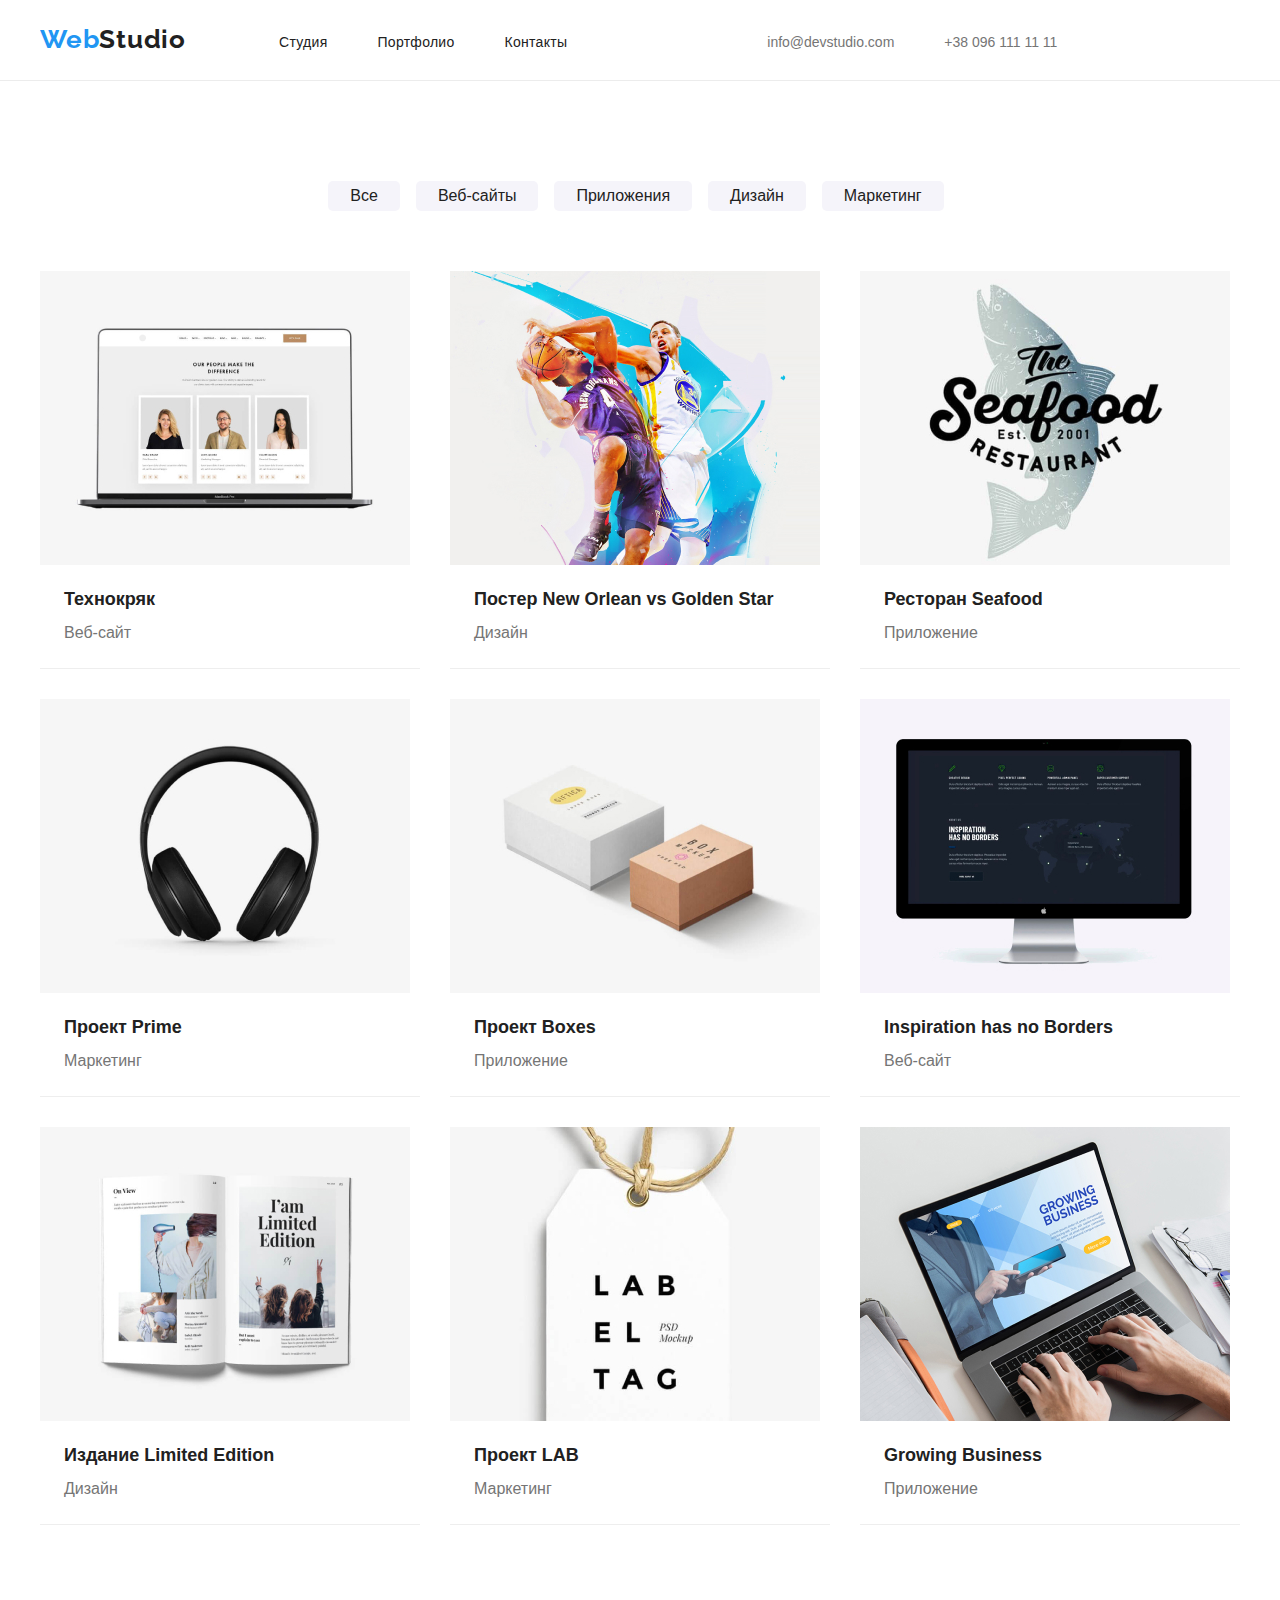
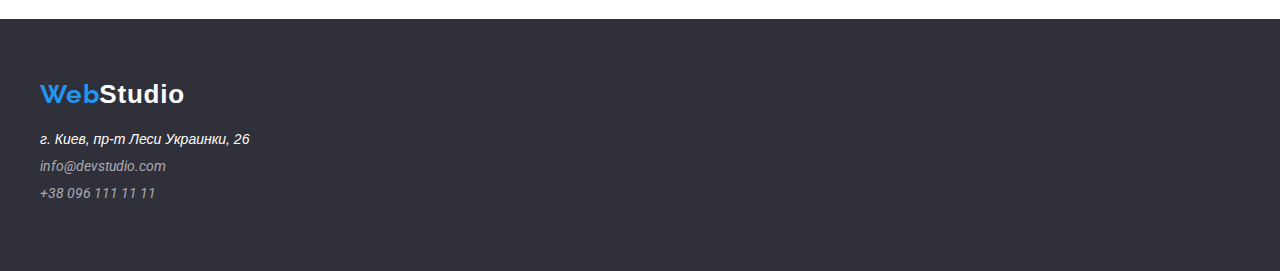
==== portfolio.html @ a5edbd1a "new" ====
<!DOCTYPE html>
<html lang="en">
<head>
    <meta http-equiv="X-UA-Compatible" content="IE=edge">
    <meta name="viewport" content="width=device-width, initial-scale=1.0">
    <meta charset="UTF-8">

    <title>Portfolio</title>
    <link rel="stylesheet" href="css/portfolio.css">

    <link rel="preconnect" href="https://fonts.googleapis.com">
    <link rel="preconnect" href="https://fonts.gstatic.com" crossorigin>
    <link href="https://fonts.googleapis.com/css2?family=Oleo+Script:wght@400;700&family=Raleway:wght@400;700&family=Roboto:wght@400;700&display=swap" rel="stylesheet">

    <link rel="preconnect" href="https://fonts.googleapis.com">
    <link rel="preconnect" href="https://fonts.gstatic.com" crossorigin>
    <link href="https://fonts.googleapis.com/css2?family=Raleway:wght@400;700&family=Roboto:wght@400;700&display=swap" rel="stylesheet">

    <link rel="preconnect" href="https://fonts.googleapis.com">
    <link rel="preconnect" href="https://fonts.gstatic.com" crossorigin>
    <link href="https://fonts.googleapis.com/css2?family=Oleo+Script:wght@400;700&family=Raleway:wght@400;700&family=Roboto:wght@400;500;700&display=swap" rel="stylesheet">
</head>
<body>

<header>
    <div class="container">
        <div class="header_nav">
            <nav>
                <a class="header_logo" href=""><span class="web">Web</span><span class="studio">Studio</span></a>
                <ul class="header_contacts">
                    <li><a href="index.html">Студия</a></li>
                    <li><a href="">Портфолио</a></li>
                    <li><a href="">Контакты</a></li>
                </ul>
            </nav>
            <ul class="tel">
                <li><a href="mailto:info@devstudio.com">info@devstudio.com</a></li>
                <li><a href="tel:+380961111111">+38 096 111 11 11</a></li>
            </ul>
        </div>
    </div>
</header>

<main>
    <section class="section">
        <div class="container">
            <ul class="choice">
                <li><button type="button">Все</button></li>
                <li><button type="button">Веб-сайты</button></li>
                <li><button type="button">Приложения</button></li>
                <li><button type="button">Дизайн</button></li>
                <li><button type="button">Маркетинг</button></li>
            </ul>
            <ul class="card">
                <li>
                    <a href="">
                        <img src="img/portfolio/techno.jpg" alt="techno" width="370" >
                        <h2>Технокряк</h2>
                        <p class="it">Веб-сайт</p>
                    </a>
                </li>
                <li>
                    <a href="">
                        <img src="img/portfolio/poster.jpg" alt="poster" width="370" >
                        <h2>Постер New Orlean vs Golden Star</h2>
                        <p class="it">Дизайн</p>
                    </a>
                </li>
                <li>
                    <a href="">
                        <img src="img/portfolio/seafood.jpg" alt="seafood" width="370" >
                        <h2>Ресторан Seafood</h2>
                        <p class="it">Приложение</p>
                    </a>
                </li>
                <li>
                    <a href="">
                        <img src="img/portfolio/hand_free.jpg" alt="hands_free" width="370">
                        <h2>Проект Prime</h2>
                        <p class="it">Маркетинг</p>
                    </a>
                </li>
                <li>
                    <a href="">
                        <img src="img/portfolio/box.jpg" alt="box" width="370">
                        <h2>Проект Boxes</h2>
                        <p class="it">Приложение</p>
                    </a>
                </li>
                <li>
                    <a href="">
                        <img src="img/portfolio/desct.jpg" alt="desct" width="370">
                        <h2>Inspiration has no Borders</h2>
                        <p class="it">Веб-сайт</p>
                    </a>
                </li>
                <li>
                    <a href="">
                        <img src="img/portfolio/book.jpg" alt="book">
                        <h2>Издание Limited Edition</h2>
                        <p class="it">Дизайн</p>
                    </a>
                </li>
                <li>
                    <a href="">
                        <img src="img/portfolio/ticket.jpg" alt="ticket">
                        <h2>Проект LAB</h2>
                        <p class="it">Маркетинг</p>
                    </a>
                </li>
                <li>
                    <a href="">
                        <img src="img/portfolio/notebook.jpg" alt="notebook">
                        <h2>Growing Business</h2>
                        <p class="it">Приложение</p>
                    </a>
                </li>
            </ul>
        </div>
    </section>
</main>

<footer>
    <div class="container">
        <a class="footer_logo" href=""><span class="web">Web</span><span class="footer_studio">Studio</span></a>
        <address>
            <ul >
                <li><a  href="" class="town">г. Киев, пр-т Леси Украинки, 26</a></li>
                <li><a class="footer_tel" href="mailto:info@devstudio.com">info@devstudio.com</a></li>
                <li><a class="footer_tel" href="tel:+380961111111">+38 096 111 11 11</a></li>
            </ul>
        </address>
    </div>
</footer>

</body>
</html>
---- css/portfolio.css ----
body,p,ul,h1,h2,h3,h4,h5,h6,button{margin: 0 auto;padding: 0}
li {list-style: none;}
a{text-decoration: none;}



.container {
    width: 1200px;
    margin: 0 auto;
}

p {
    color: #757575;
}

@font-face {
    font-family: 'Roboto-Regular';
}

@font-face {
    font-family: 'Raleway';
}

@font-face {
    font-family: 'Oleo Script';
}

header {
    height: 80px;
    width: 100%;
    background: #fff;
    border-bottom: 1px solid #ECECEC;
}



.header_logo {
    float: left;
    margin: 24px 0 25px;
    text-decoration: none;
}

.web {
    font-size: 26px;
    font-weight: 700;
    color: #2196F3;
    letter-spacing: 0.03em;
    font-family: 'Raleway',Arial,sans-serif;
}
.studio {
    font-family: "Raleway",Arial, sans-serif;
    font-size: 26px;
    font-weight: bold;
    letter-spacing: 0.03em;
    color: #212121;
}

.header_nav {
    display: inline-block;
    overflow: hidden;
}

.header_contacts{
    display: flex;
    gap: 50px;
}

.header_contacts {
    float: right;
    margin: 33px 0 25px 93px;
}

.header_nav {
    display: flex;
    margin-right: 50px;

}


.header_contacts li a {
    text-decoration: none;
    font-family: 'Roboto-Regular',Arial,sans-serif;
    font-weight: 500;
    font-size: 14px;
    color: #212121;
    letter-spacing: 0.02em;
}

.header_contacts li a:hover{
    color: #2196F3;
    transition: 7ms;
}

.header_contacts a:focus{
    color: #2196F3;
    transition: 7ms;
    outline: none;
}

.tel {
    display: flex;
    gap: 50px;
    margin: 33px 0 24px 200px;
    float: right;
}

.tel a {
    text-decoration: none;
    color: #757575;
    font-size: 14px;
    font-family: 'Roboto-Regular',Arial,sans-serif;
    font-weight: 500;
}

.tel a:hover{
    color: #2196F3;
    transition: 7ms;
}

.tel a:focus{
    color: #2196F3;
    transition: 7ms;
    outline: none;
}


/*=================main==================*/

main {
    padding: 100px 0 94px;
}

.choice {
    display: flex;
    justify-content: center;
    gap: 8px;
}


.choice  button {
    border: none;
    margin-right: 8px;
    padding: 6px 22px;
    color: #212121;
    font-size: 16px;
    background: #F5F4FA;
    border-radius: 5px;
    font-family: 'Roboto-Regular',Arial,sans-serif;
    cursor: pointer;
}

    .choice button:hover {
        color: white;
        background: #2196F3;
        transition: 0.2s;

    }
    .choice button:focus {
        color: white;
        background: #2196F3;
        transition: 0.2s;
        outline: none;
    }


.card {
    padding: 60px 0 0 0;
    display: grid;
    grid-template-columns: repeat(3,1fr);
    grid-template-rows: repeat(3,1fr);
    grid-gap: 30px;
}

.card li {
    border-bottom: 1px solid #EEEEEE;
}

h2 {
    font-family: 'Roboto-Regular',Arial,sans-serif;
    font-size: 18px;
    font-weight: 700;
    padding: 20px 0 4px 24px ;
    color: #212121;

}

.it {
    font-family: 'Roboto-Regular',Arial,sans-serif;
    padding: 4px 24px 20px;
    font-size: 16px;
    color: #757575;
    line-height: 30px;
}

/*==========footer================*/

footer {
    background: #2F303A;
    padding: 60px 0 60px;
}

.footer_studio {
    color: white;
    font-family: 'Raleway-Regular',Arial,sans-serif;
    font-size: 26px;
    font-weight: bold;
    letter-spacing: 0.03em;
}

.footer_logo {
    text-decoration: none;
}

address {
    padding-top: 20px;
}
address li {
    padding-bottom: 9px;
}

address li a{
    font-family: 'Roboto',Arial,sans-serif;
    font-weight: 400;
    font-size: 14px;
}

.town {
    font-family: 'Roboto-Regular',Arial,sans-serif;
    font-size: 14px;
    color: white;
}


.footer_tel {
    color: rgba(255, 255, 255, 0.6);
    transition: 7ms;
}
.footer_tel:hover{
    color: white;
    transition: 7ms;
    outline: none;
}
.footer_tel:focus{
    color: white;
    transition: 7ms;
    outline: none;
}
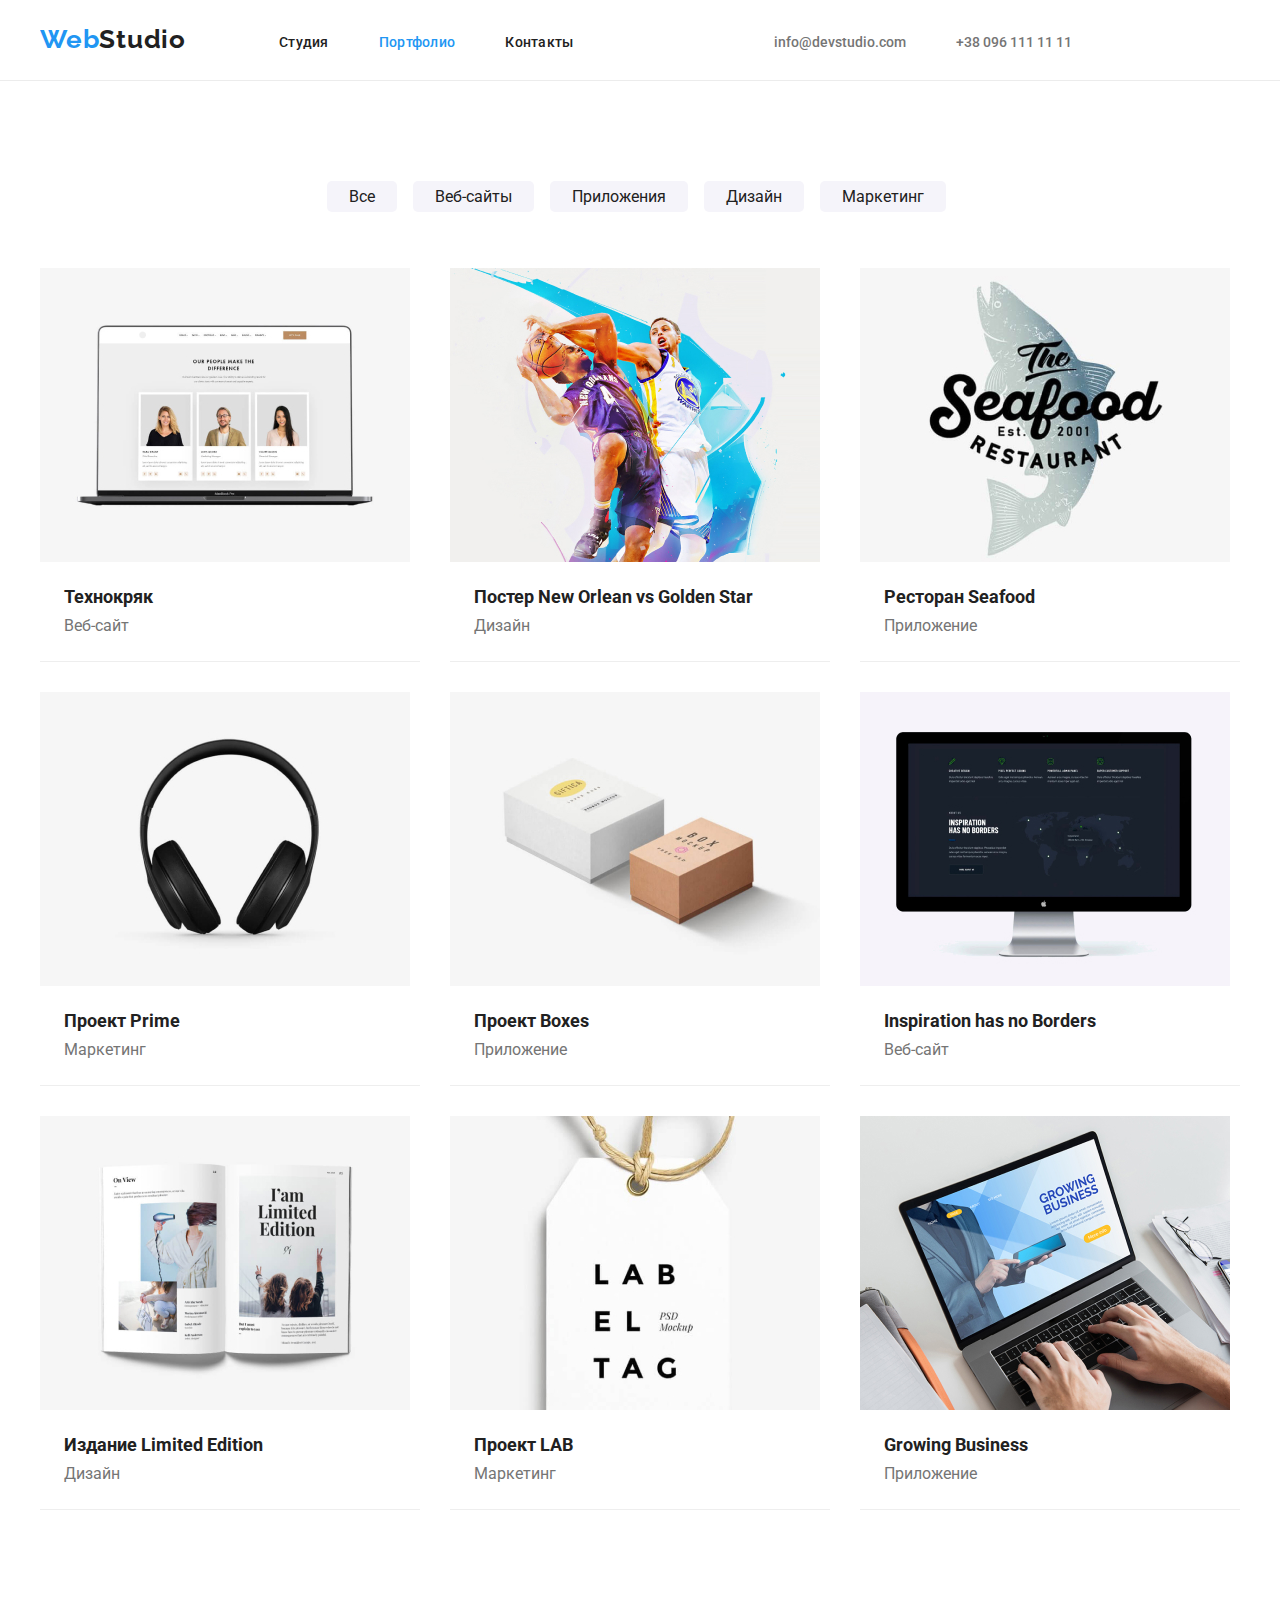
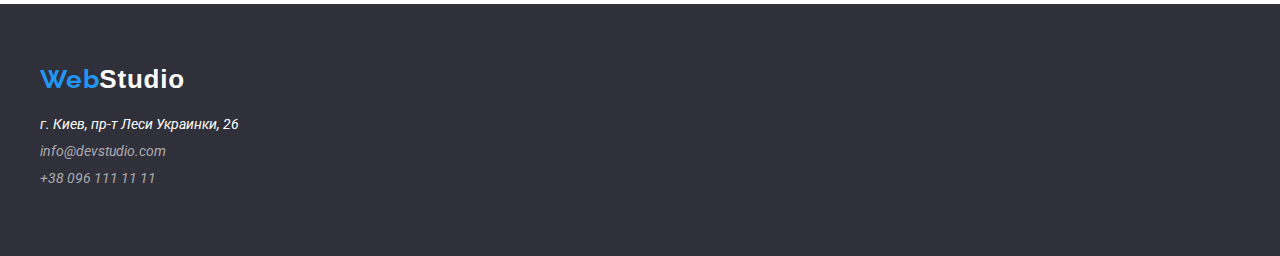
==== commit 7afb09d3: "new" ====
--- a/portfolio.html
+++ b/portfolio.html
@@ -10,15 +10,8 @@
 
     <link rel="preconnect" href="https://fonts.googleapis.com">
     <link rel="preconnect" href="https://fonts.gstatic.com" crossorigin>
-    <link href="https://fonts.googleapis.com/css2?family=Oleo+Script:wght@400;700&family=Raleway:wght@400;700&family=Roboto:wght@400;700&display=swap" rel="stylesheet">
+    <link href="https://fonts.googleapis.com/css2?family=Oleo+Script:wght@400;700&family=Raleway:wght@400;700&family=Roboto:wght@400;500;700&display=swap" rel="stylesheet">
 
-    <link rel="preconnect" href="https://fonts.googleapis.com">
-    <link rel="preconnect" href="https://fonts.gstatic.com" crossorigin>
-    <link href="https://fonts.googleapis.com/css2?family=Raleway:wght@400;700&family=Roboto:wght@400;700&display=swap" rel="stylesheet">
-
-    <link rel="preconnect" href="https://fonts.googleapis.com">
-    <link rel="preconnect" href="https://fonts.gstatic.com" crossorigin>
-    <link href="https://fonts.googleapis.com/css2?family=Oleo+Script:wght@400;700&family=Raleway:wght@400;700&family=Roboto:wght@400;500;700&display=swap" rel="stylesheet">
 </head>
 <body>
 
@@ -29,7 +22,7 @@
                 <a class="header_logo" href=""><span class="web">Web</span><span class="studio">Studio</span></a>
                 <ul class="header_contacts">
                     <li><a href="index.html">Студия</a></li>
-                    <li><a href="">Портфолио</a></li>
+                    <li><a class="portfolio_link" href="">Портфолио</a></li>
                     <li><a href="">Контакты</a></li>
                 </ul>
             </nav>
@@ -53,63 +46,63 @@
             </ul>
             <ul class="card">
                 <li>
-                    <a href="">
+                    <a class="card_link" href="">
                         <img src="img/portfolio/techno.jpg" alt="techno" width="370" >
                         <h2>Технокряк</h2>
                         <p class="it">Веб-сайт</p>
                     </a>
                 </li>
                 <li>
-                    <a href="">
+                    <a class="card_link" href="">
                         <img src="img/portfolio/poster.jpg" alt="poster" width="370" >
                         <h2>Постер New Orlean vs Golden Star</h2>
                         <p class="it">Дизайн</p>
                     </a>
                 </li>
                 <li>
-                    <a href="">
+                    <a class="card_link" href="">
                         <img src="img/portfolio/seafood.jpg" alt="seafood" width="370" >
                         <h2>Ресторан Seafood</h2>
                         <p class="it">Приложение</p>
                     </a>
                 </li>
                 <li>
-                    <a href="">
+                    <a class="card_link" href="">
                         <img src="img/portfolio/hand_free.jpg" alt="hands_free" width="370">
                         <h2>Проект Prime</h2>
                         <p class="it">Маркетинг</p>
                     </a>
                 </li>
                 <li>
-                    <a href="">
+                    <a class="card_link" href="">
                         <img src="img/portfolio/box.jpg" alt="box" width="370">
                         <h2>Проект Boxes</h2>
                         <p class="it">Приложение</p>
                     </a>
                 </li>
                 <li>
-                    <a href="">
+                    <a class="card_link" href="">
                         <img src="img/portfolio/desct.jpg" alt="desct" width="370">
                         <h2>Inspiration has no Borders</h2>
                         <p class="it">Веб-сайт</p>
                     </a>
                 </li>
                 <li>
-                    <a href="">
+                    <a class="card_link" href="">
                         <img src="img/portfolio/book.jpg" alt="book">
                         <h2>Издание Limited Edition</h2>
                         <p class="it">Дизайн</p>
                     </a>
                 </li>
                 <li>
-                    <a href="">
+                    <a class="card_link" href="">
                         <img src="img/portfolio/ticket.jpg" alt="ticket">
                         <h2>Проект LAB</h2>
                         <p class="it">Маркетинг</p>
                     </a>
                 </li>
                 <li>
-                    <a href="">
+                    <a class="card_link" href="">
                         <img src="img/portfolio/notebook.jpg" alt="notebook">
                         <h2>Growing Business</h2>
                         <p class="it">Приложение</p>
--- a/css/portfolio.css
+++ b/css/portfolio.css
@@ -1,7 +1,9 @@
 body,p,ul,h1,h2,h3,h4,h5,h6,button{margin: 0 auto;padding: 0}
 li {list-style: none;}
 a{text-decoration: none;}
-
+*,*::before,*::after{
+    box-sizing: inherit;
+}
 
 
 .container {
@@ -14,7 +16,7 @@
 }
 
 @font-face {
-    font-family: 'Roboto-Regular';
+    font-family: 'Roboto';
 }
 
 @font-face {
@@ -79,7 +81,7 @@
 
 .header_contacts li a {
     text-decoration: none;
-    font-family: 'Roboto-Regular',Arial,sans-serif;
+    font-family: 'Roboto',Arial,sans-serif;
     font-weight: 500;
     font-size: 14px;
     color: #212121;
@@ -95,6 +97,10 @@
     color: #2196F3;
     transition: 7ms;
     outline: none;
+}
+
+.portfolio_link:visited {
+    color: #2196F3;
 }
 
 .tel {
@@ -108,7 +114,7 @@
     text-decoration: none;
     color: #757575;
     font-size: 14px;
-    font-family: 'Roboto-Regular',Arial,sans-serif;
+    font-family: 'Roboto',Arial,sans-serif;
     font-weight: 500;
 }
 
@@ -134,6 +140,7 @@
     display: flex;
     justify-content: center;
     gap: 8px;
+    margin-bottom: 56px;
 }
 
 
@@ -145,7 +152,7 @@
     font-size: 16px;
     background: #F5F4FA;
     border-radius: 5px;
-    font-family: 'Roboto-Regular',Arial,sans-serif;
+    font-family: 'Roboto',Arial,sans-serif;
     cursor: pointer;
 }
 
@@ -164,29 +171,32 @@
 
 
 .card {
-    padding: 60px 0 0 0;
     display: grid;
     grid-template-columns: repeat(3,1fr);
     grid-template-rows: repeat(3,1fr);
     grid-gap: 30px;
 }
 
+.card_link {
+    display: block;
+}
+
 .card li {
     border-bottom: 1px solid #EEEEEE;
 }
 
 h2 {
-    font-family: 'Roboto-Regular',Arial,sans-serif;
+    font-family: 'Roboto',Arial,sans-serif;
     font-size: 18px;
     font-weight: 700;
-    padding: 20px 0 4px 24px ;
+    margin: 20px 0 4px 24px ;
     color: #212121;
 
 }
 
 .it {
-    font-family: 'Roboto-Regular',Arial,sans-serif;
-    padding: 4px 24px 20px;
+    font-family: 'Roboto',Arial,sans-serif;
+    margin: 4px 24px 20px;
     font-size: 16px;
     color: #757575;
     line-height: 30px;
@@ -212,10 +222,10 @@
 }
 
 address {
-    padding-top: 20px;
+    margin-top: 20px;
 }
 address li {
-    padding-bottom: 9px;
+    margin-bottom: 9px;
 }
 
 address li a{
@@ -225,7 +235,7 @@
 }
 
 .town {
-    font-family: 'Roboto-Regular',Arial,sans-serif;
+    font-family: 'Roboto',Arial,sans-serif;
     font-size: 14px;
     color: white;
 }
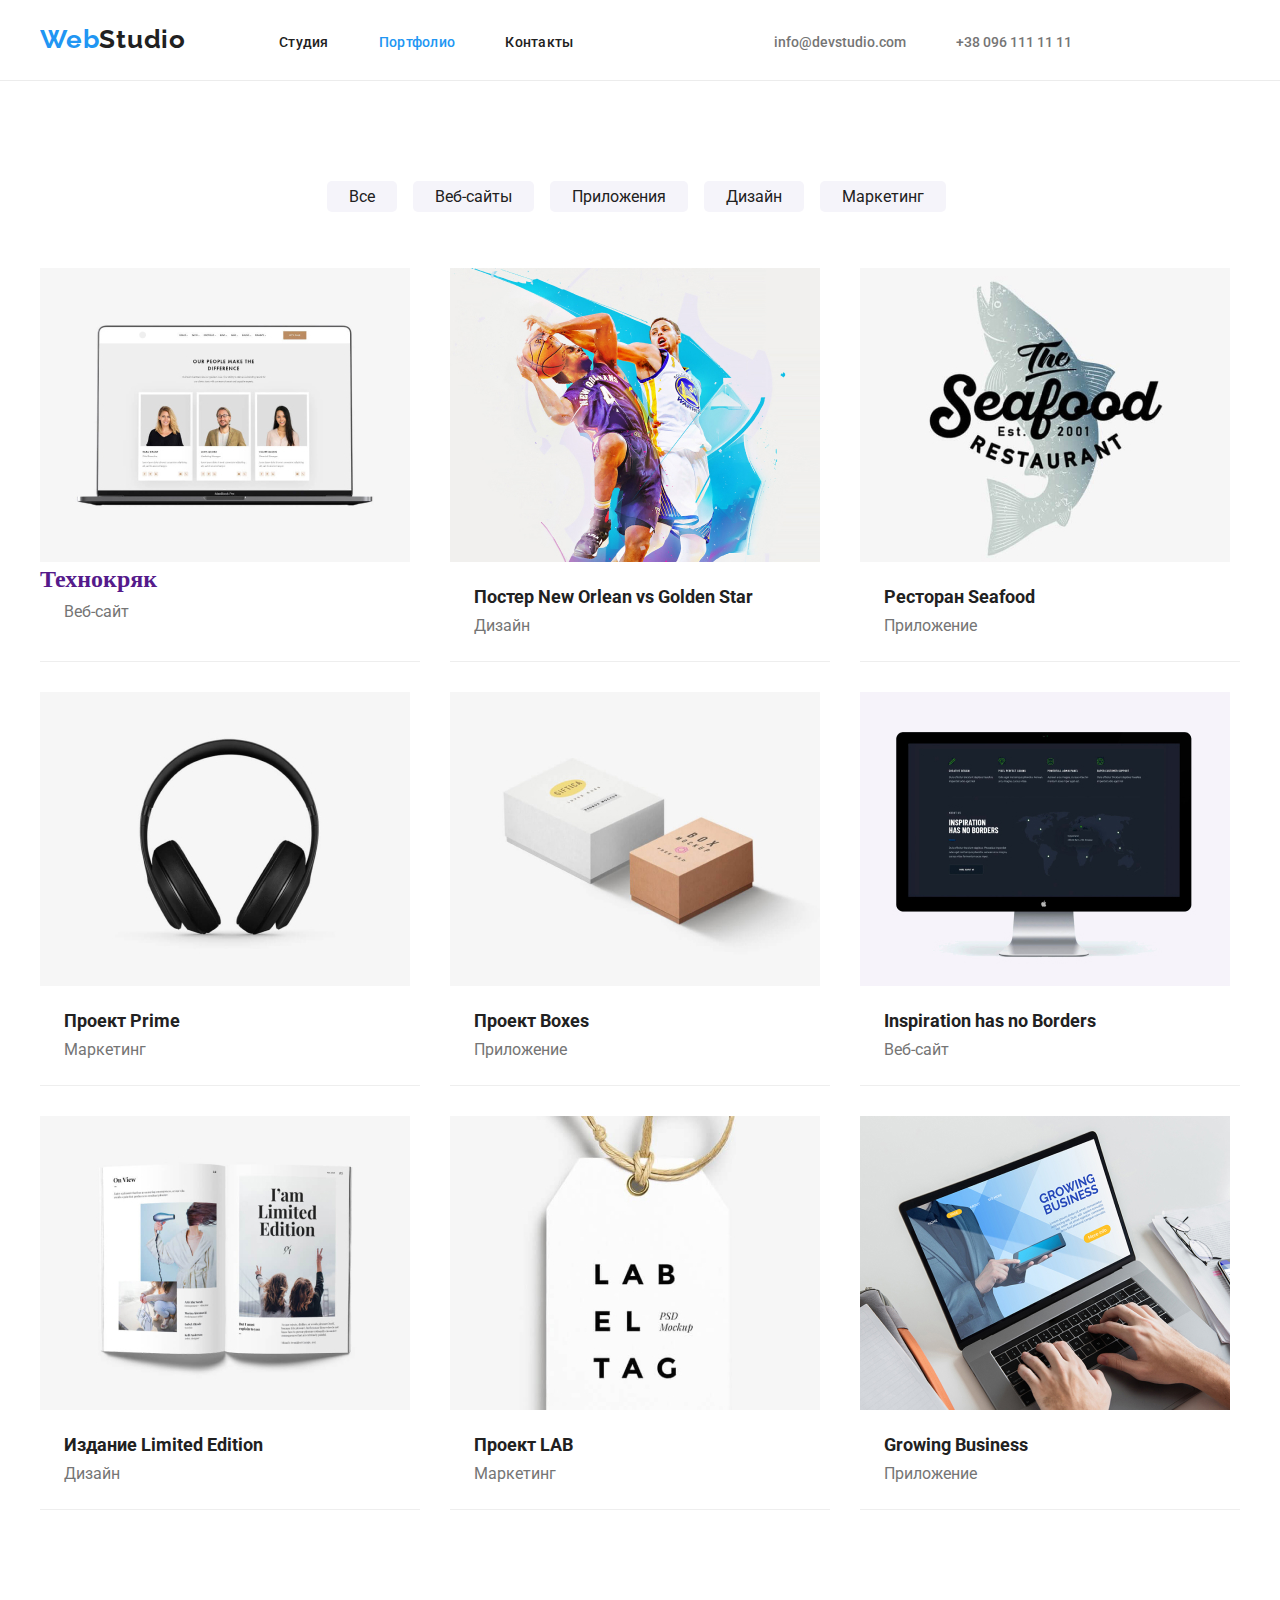
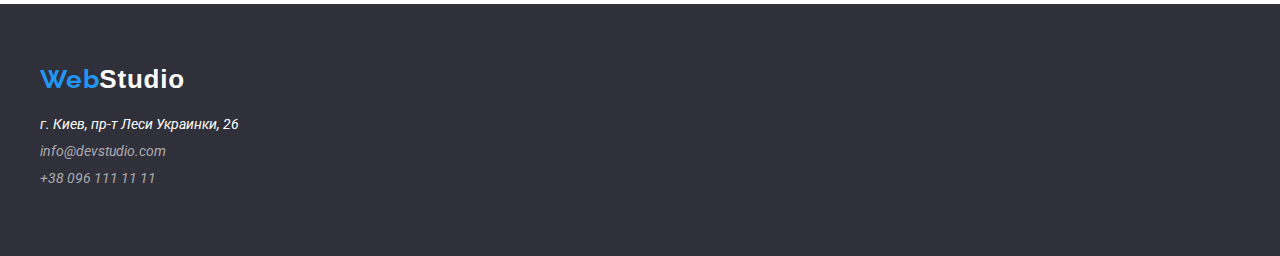
==== commit d66b4096: "new" ====
--- a/portfolio.html
+++ b/portfolio.html
@@ -55,56 +55,56 @@
                 <li>
                     <a class="card_link" href="">
                         <img src="img/portfolio/poster.jpg" alt="poster" width="370" >
-                        <h2>Постер New Orlean vs Golden Star</h2>
+                        <h2 class="card_name">Постер New Orlean vs Golden Star</h2>
                         <p class="it">Дизайн</p>
                     </a>
                 </li>
                 <li>
                     <a class="card_link" href="">
                         <img src="img/portfolio/seafood.jpg" alt="seafood" width="370" >
-                        <h2>Ресторан Seafood</h2>
+                        <h2 class="card_name">Ресторан Seafood</h2>
                         <p class="it">Приложение</p>
                     </a>
                 </li>
                 <li>
                     <a class="card_link" href="">
                         <img src="img/portfolio/hand_free.jpg" alt="hands_free" width="370">
-                        <h2>Проект Prime</h2>
+                        <h2 class="card_name">Проект Prime</h2>
                         <p class="it">Маркетинг</p>
                     </a>
                 </li>
                 <li>
                     <a class="card_link" href="">
                         <img src="img/portfolio/box.jpg" alt="box" width="370">
-                        <h2>Проект Boxes</h2>
+                        <h2 class="card_name">Проект Boxes</h2>
                         <p class="it">Приложение</p>
                     </a>
                 </li>
                 <li>
                     <a class="card_link" href="">
                         <img src="img/portfolio/desct.jpg" alt="desct" width="370">
-                        <h2>Inspiration has no Borders</h2>
+                        <h2 class="card_name">Inspiration has no Borders</h2>
                         <p class="it">Веб-сайт</p>
                     </a>
                 </li>
                 <li>
                     <a class="card_link" href="">
                         <img src="img/portfolio/book.jpg" alt="book">
-                        <h2>Издание Limited Edition</h2>
+                        <h2 class="card_name">Издание Limited Edition</h2>
                         <p class="it">Дизайн</p>
                     </a>
                 </li>
                 <li>
                     <a class="card_link" href="">
                         <img src="img/portfolio/ticket.jpg" alt="ticket">
-                        <h2>Проект LAB</h2>
+                        <h2 class="card_name">Проект LAB</h2>
                         <p class="it">Маркетинг</p>
                     </a>
                 </li>
                 <li>
                     <a class="card_link" href="">
                         <img src="img/portfolio/notebook.jpg" alt="notebook">
-                        <h2>Growing Business</h2>
+                        <h2 class="card_name">Growing Business</h2>
                         <p class="it">Приложение</p>
                     </a>
                 </li>
--- a/css/portfolio.css
+++ b/css/portfolio.css
@@ -185,7 +185,7 @@
     border-bottom: 1px solid #EEEEEE;
 }
 
-h2 {
+.card_name {
     font-family: 'Roboto',Arial,sans-serif;
     font-size: 18px;
     font-weight: 700;
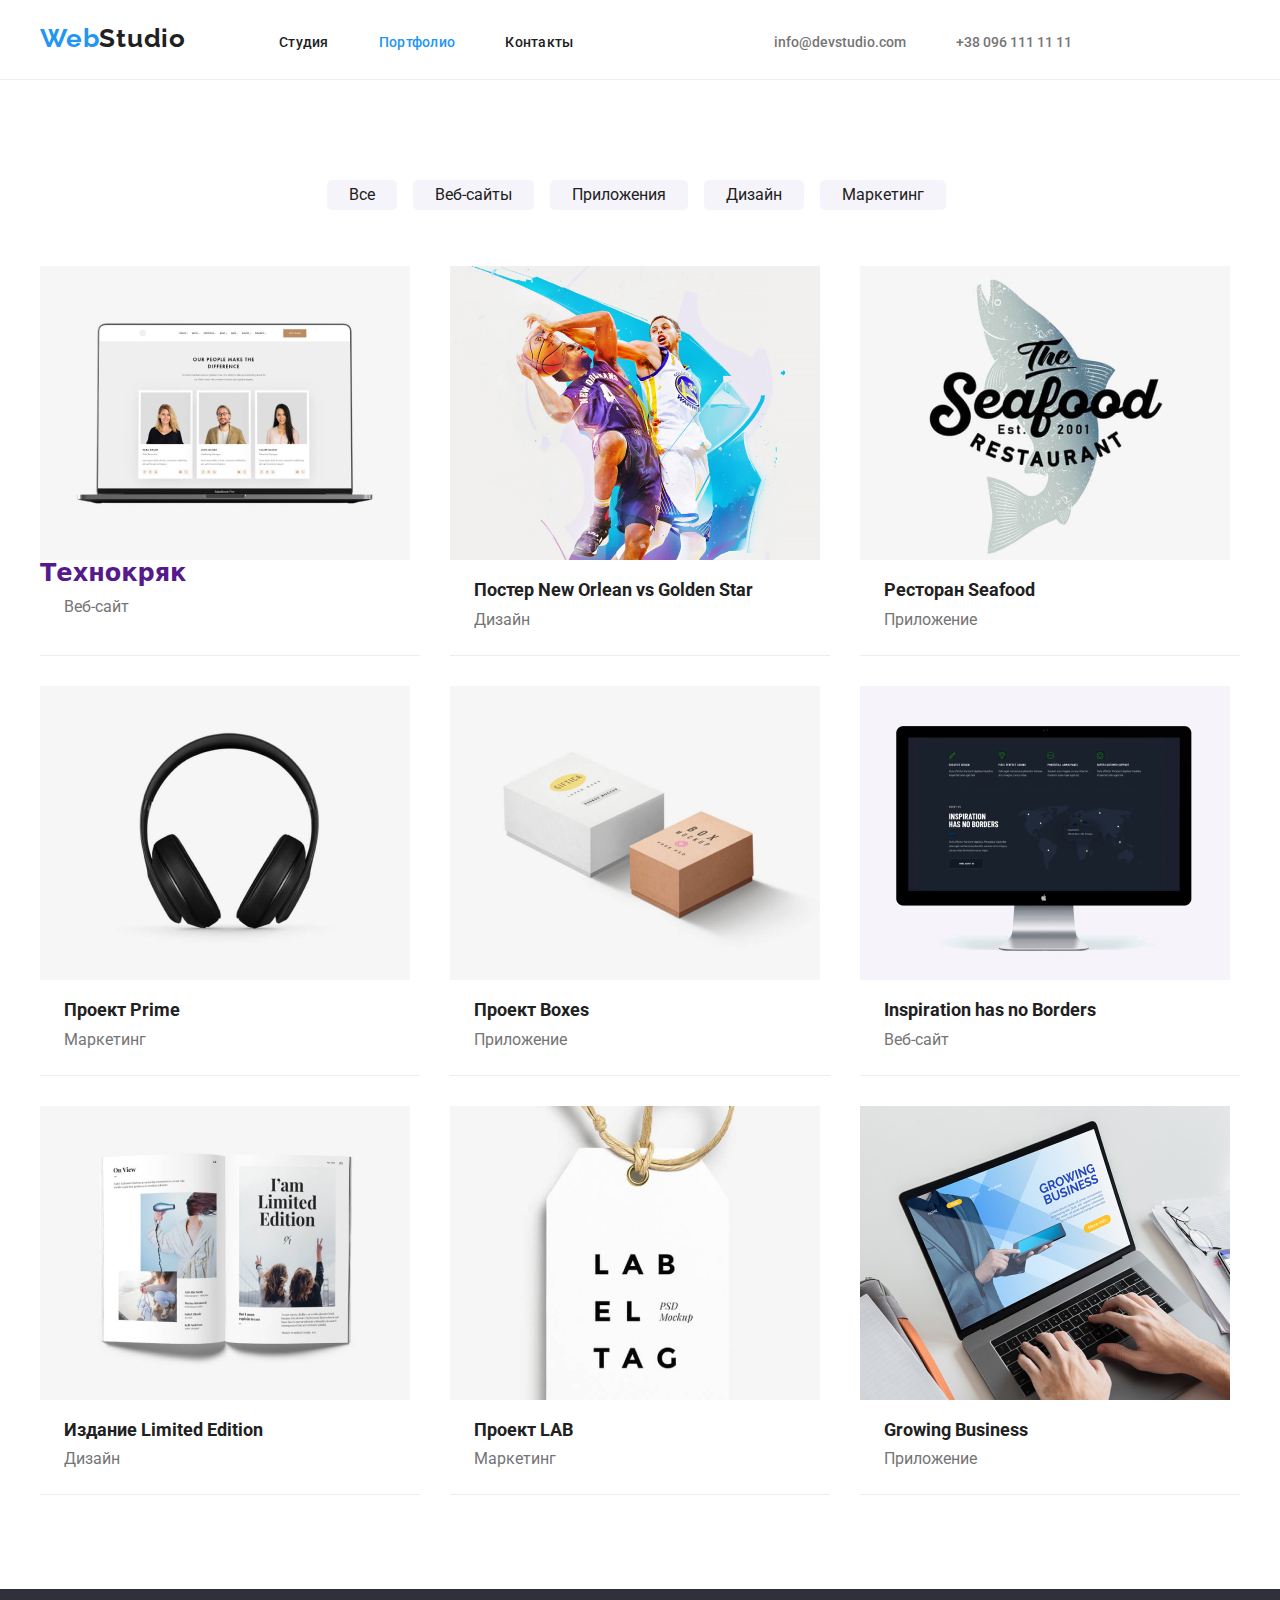
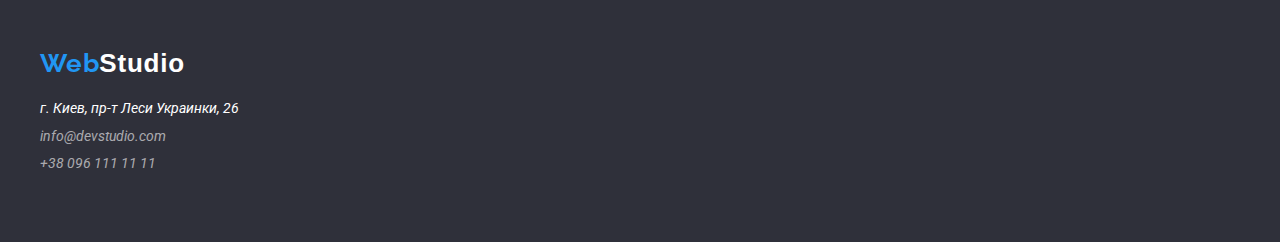
==== commit dc23dda0: "new" ====
--- a/portfolio.html
+++ b/portfolio.html
@@ -11,6 +11,8 @@
     <link rel="preconnect" href="https://fonts.googleapis.com">
     <link rel="preconnect" href="https://fonts.gstatic.com" crossorigin>
     <link href="https://fonts.googleapis.com/css2?family=Oleo+Script:wght@400;700&family=Raleway:wght@400;700&family=Roboto:wght@400;500;700&display=swap" rel="stylesheet">
+
+    <link rel="stylesheet" href="https://cdnjs.cloudflare.com/ajax/libs/modern-normalize/1.1.0/modern-normalize.min.css">
 
 </head>
 <body>
--- a/css/portfolio.css
+++ b/css/portfolio.css
@@ -1,9 +1,9 @@
 body,p,ul,h1,h2,h3,h4,h5,h6,button{margin: 0 auto;padding: 0}
 li {list-style: none;}
 a{text-decoration: none;}
-*,*::before,*::after{
-    box-sizing: inherit;
-}
+*,*::before,*::after{box-sizing: inherit;}
+img { display: block; max-width: 100%; height: auto; }
+
 
 
 .container {
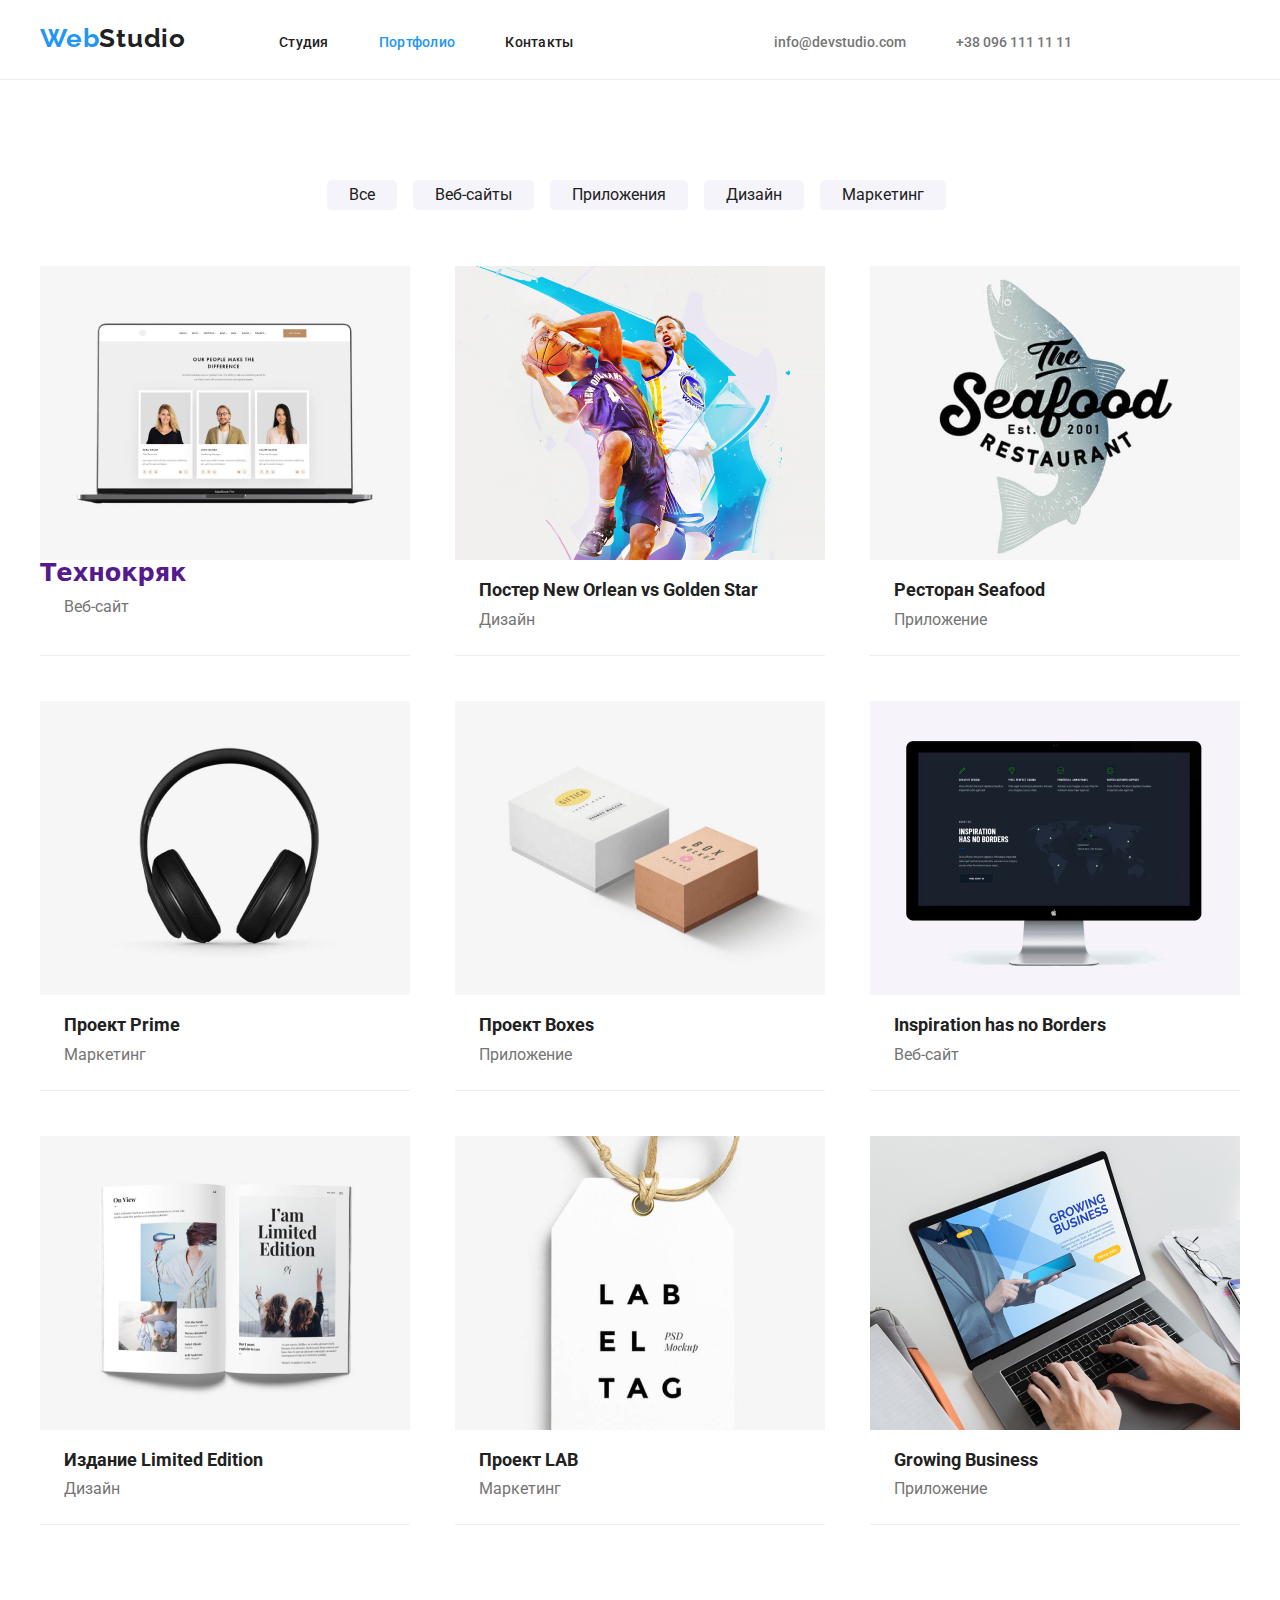
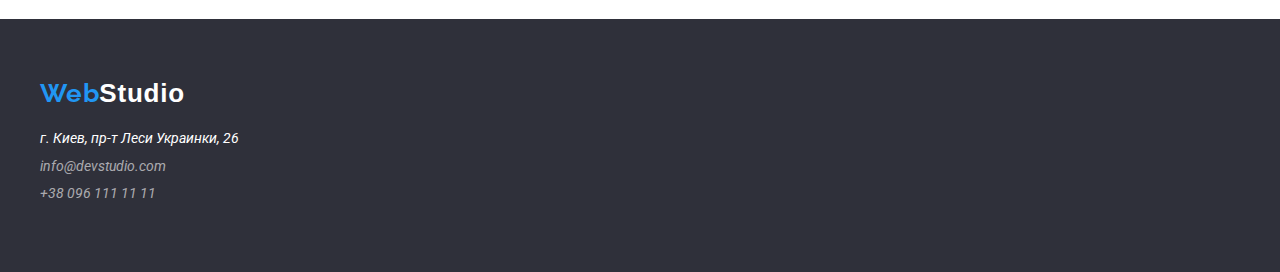
==== commit ec6218e6: "new" ====
--- a/portfolio.html
+++ b/portfolio.html
@@ -49,21 +49,21 @@
             <ul class="card">
                 <li>
                     <a class="card_link" href="">
-                        <img src="img/portfolio/techno.jpg" alt="techno" width="370" >
+                        <img src="img/portfolio/techno.jpg" alt="techno" width="370">
                         <h2>Технокряк</h2>
                         <p class="it">Веб-сайт</p>
                     </a>
                 </li>
                 <li>
                     <a class="card_link" href="">
-                        <img src="img/portfolio/poster.jpg" alt="poster" width="370" >
+                        <img src="img/portfolio/poster.jpg" alt="poster" width="370">
                         <h2 class="card_name">Постер New Orlean vs Golden Star</h2>
                         <p class="it">Дизайн</p>
                     </a>
                 </li>
                 <li>
                     <a class="card_link" href="">
-                        <img src="img/portfolio/seafood.jpg" alt="seafood" width="370" >
+                        <img src="img/portfolio/seafood.jpg" alt="seafood" width="370">
                         <h2 class="card_name">Ресторан Seafood</h2>
                         <p class="it">Приложение</p>
                     </a>
--- a/css/portfolio.css
+++ b/css/portfolio.css
@@ -171,10 +171,16 @@
 
 
 .card {
-    display: grid;
-    grid-template-columns: repeat(3,1fr);
-    grid-template-rows: repeat(3,1fr);
-    grid-gap: 30px;
+    display: flex;
+    flex-direction: row;
+    flex-wrap: wrap;
+    align-content: space-between;
+    align-items: stretch;
+    gap: 45px;
+    /*display: grid;*/
+    /*grid-template-columns: repeat(3,1fr);*/
+    /*grid-template-rows: repeat(3,1fr);*/
+    /*grid-gap: 30px;*/
 }
 
 .card_link {
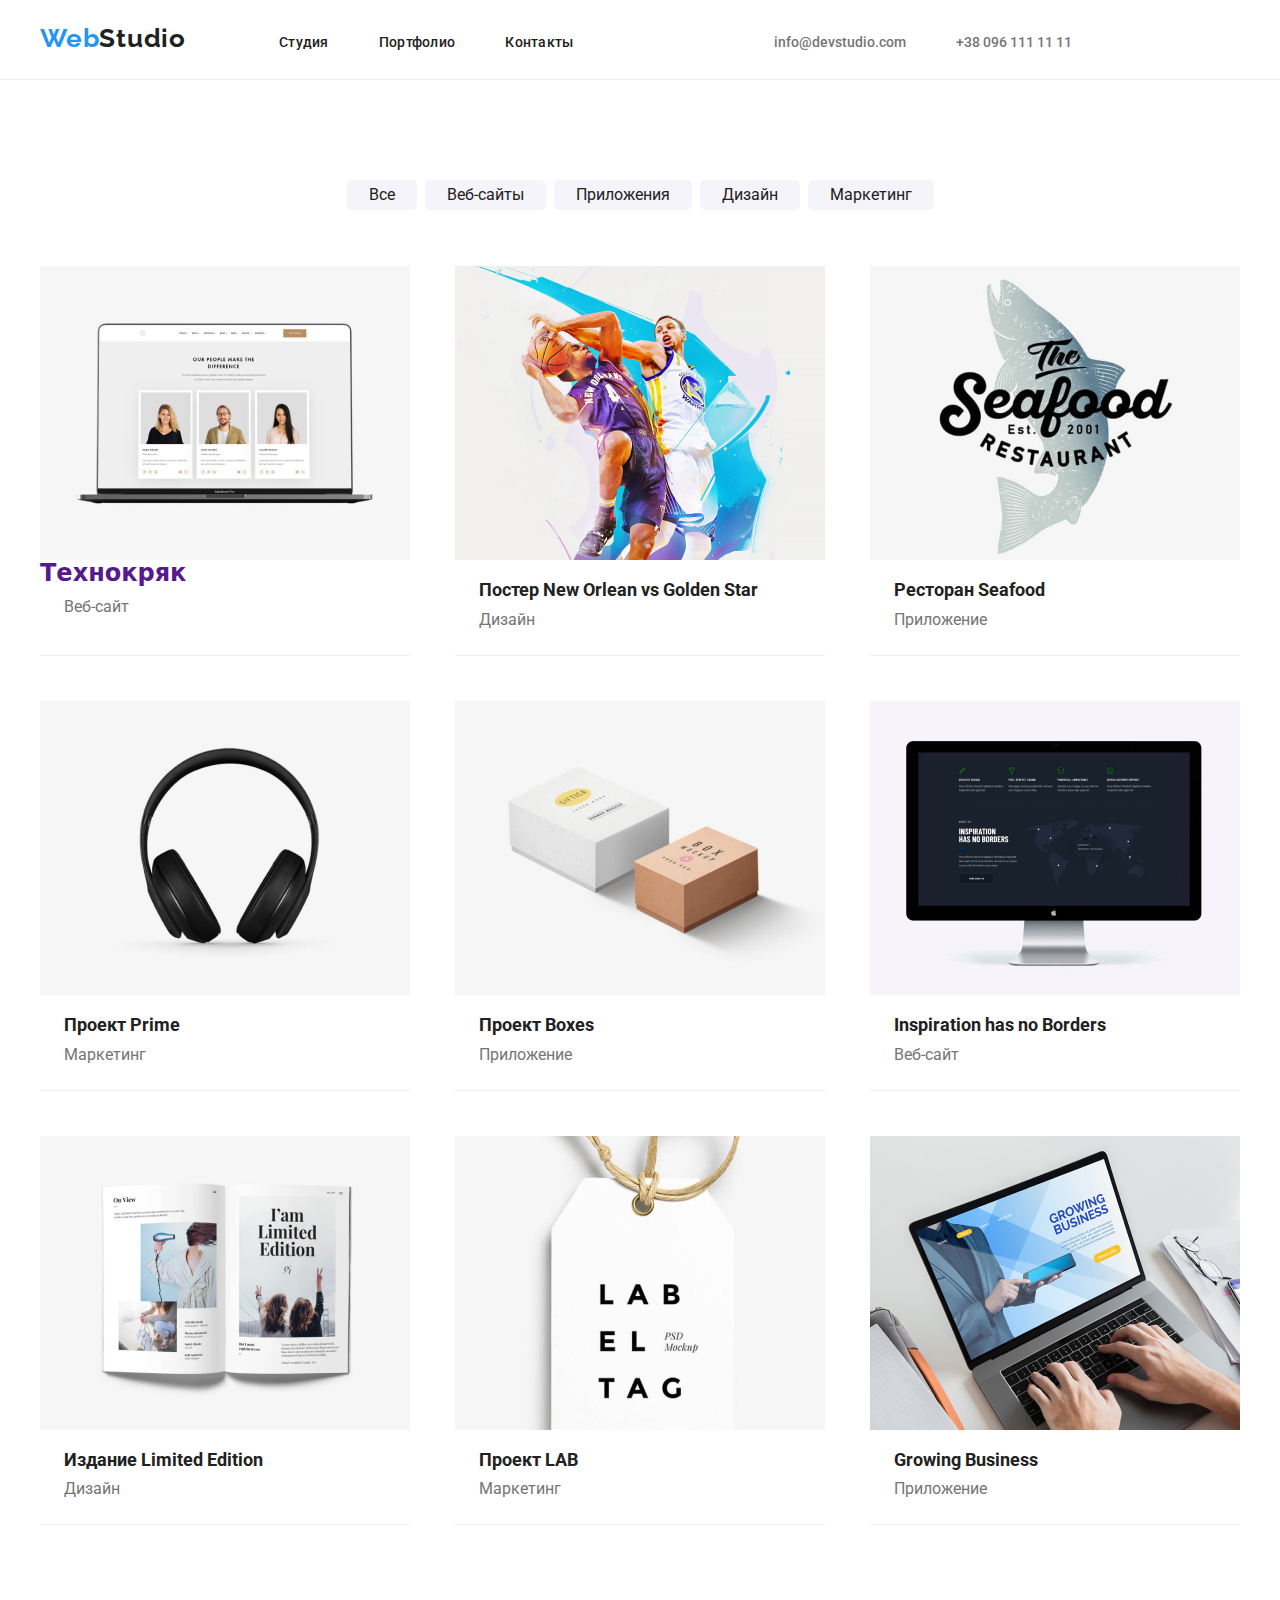
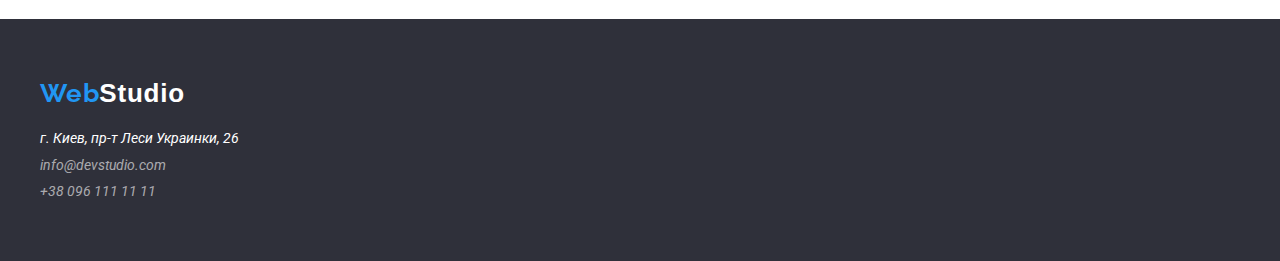
==== commit e9935820: "new" ====
--- a/portfolio.html
+++ b/portfolio.html
@@ -119,7 +119,7 @@
     <div class="container">
         <a class="footer_logo" href=""><span class="web">Web</span><span class="footer_studio">Studio</span></a>
         <address>
-            <ul >
+            <ul class="address_ul">
                 <li><a  href="" class="town">г. Киев, пр-т Леси Украинки, 26</a></li>
                 <li><a class="footer_tel" href="mailto:info@devstudio.com">info@devstudio.com</a></li>
                 <li><a class="footer_tel" href="tel:+380961111111">+38 096 111 11 11</a></li>
--- a/css/portfolio.css
+++ b/css/portfolio.css
@@ -5,6 +5,10 @@
 img { display: block; max-width: 100%; height: auto; }
 
 
+button {
+    --main-color:black ;
+}
+
 
 .container {
     width: 1200px;
@@ -12,6 +16,7 @@
 }
 
 p {
+    --main-color: #757575;
     color: #757575;
 }
 
@@ -34,23 +39,25 @@
     border-bottom: 1px solid #ECECEC;
 }
 
-
+nav {
+    display: inline-block;
+}
 
 .header_logo {
     float: left;
-    margin: 24px 0 25px;
+    margin: 24px 93px 25px 0;
     text-decoration: none;
 }
 
 .web {
+    font-family: 'Raleway',Arial,sans-serif;
     font-size: 26px;
     font-weight: 700;
     color: #2196F3;
     letter-spacing: 0.03em;
+}
+.studio {
     font-family: 'Raleway',Arial,sans-serif;
-}
-.studio {
-    font-family: "Raleway",Arial, sans-serif;
     font-size: 26px;
     font-weight: bold;
     letter-spacing: 0.03em;
@@ -62,22 +69,16 @@
     overflow: hidden;
 }
 
-.header_contacts{
-    display: flex;
+.header_contacts {
+    margin: 33px 0 25px;
+    display: flex;
+    justify-content: space-between;
     gap: 50px;
 }
 
-.header_contacts {
-    float: right;
-    margin: 33px 0 25px 93px;
-}
-
-.header_nav {
-    display: flex;
-    margin-right: 50px;
-
-}
-
+.studio_link:visited{
+    color: #2196F3;
+}
 
 .header_contacts li a {
     text-decoration: none;
@@ -87,27 +88,27 @@
     color: #212121;
     letter-spacing: 0.02em;
 }
-
 .header_contacts li a:hover{
     color: #2196F3;
     transition: 7ms;
 }
 
-.header_contacts a:focus{
-    color: #2196F3;
-    transition: 7ms;
-    outline: none;
-}
-
-.portfolio_link:visited {
-    color: #2196F3;
+.header_contacts li a:focus{
+    color: #2196F3;
+    transition: 7ms;
+    outline: none;
 }
 
 .tel {
-    display: flex;
-    gap: 50px;
     margin: 33px 0 24px 200px;
     float: right;
+    display: inline-block;
+}
+
+.tel {
+    display: flex;
+    justify-content: space-between;
+    gap: 50px;
 }
 
 .tel a {
@@ -118,12 +119,15 @@
     font-weight: 500;
 }
 
-.tel a:hover{
+.tel a:hover {
     color: #2196F3;
     transition: 7ms;
 }
 
 .tel a:focus{
+    font-size: 14px;
+    font-family: 'Roboto',Arial,sans-serif;
+    font-weight: 500;
     color: #2196F3;
     transition: 7ms;
     outline: none;
@@ -146,7 +150,6 @@
 
 .choice  button {
     border: none;
-    margin-right: 8px;
     padding: 6px 22px;
     color: #212121;
     font-size: 16px;
@@ -230,8 +233,12 @@
 address {
     margin-top: 20px;
 }
-address li {
-    margin-bottom: 9px;
+
+.address_ul {
+    display: flex;
+    flex-direction: column;
+    gap: 8px;
+    /*margin-bottom: 9px;*/
 }
 
 address li a{
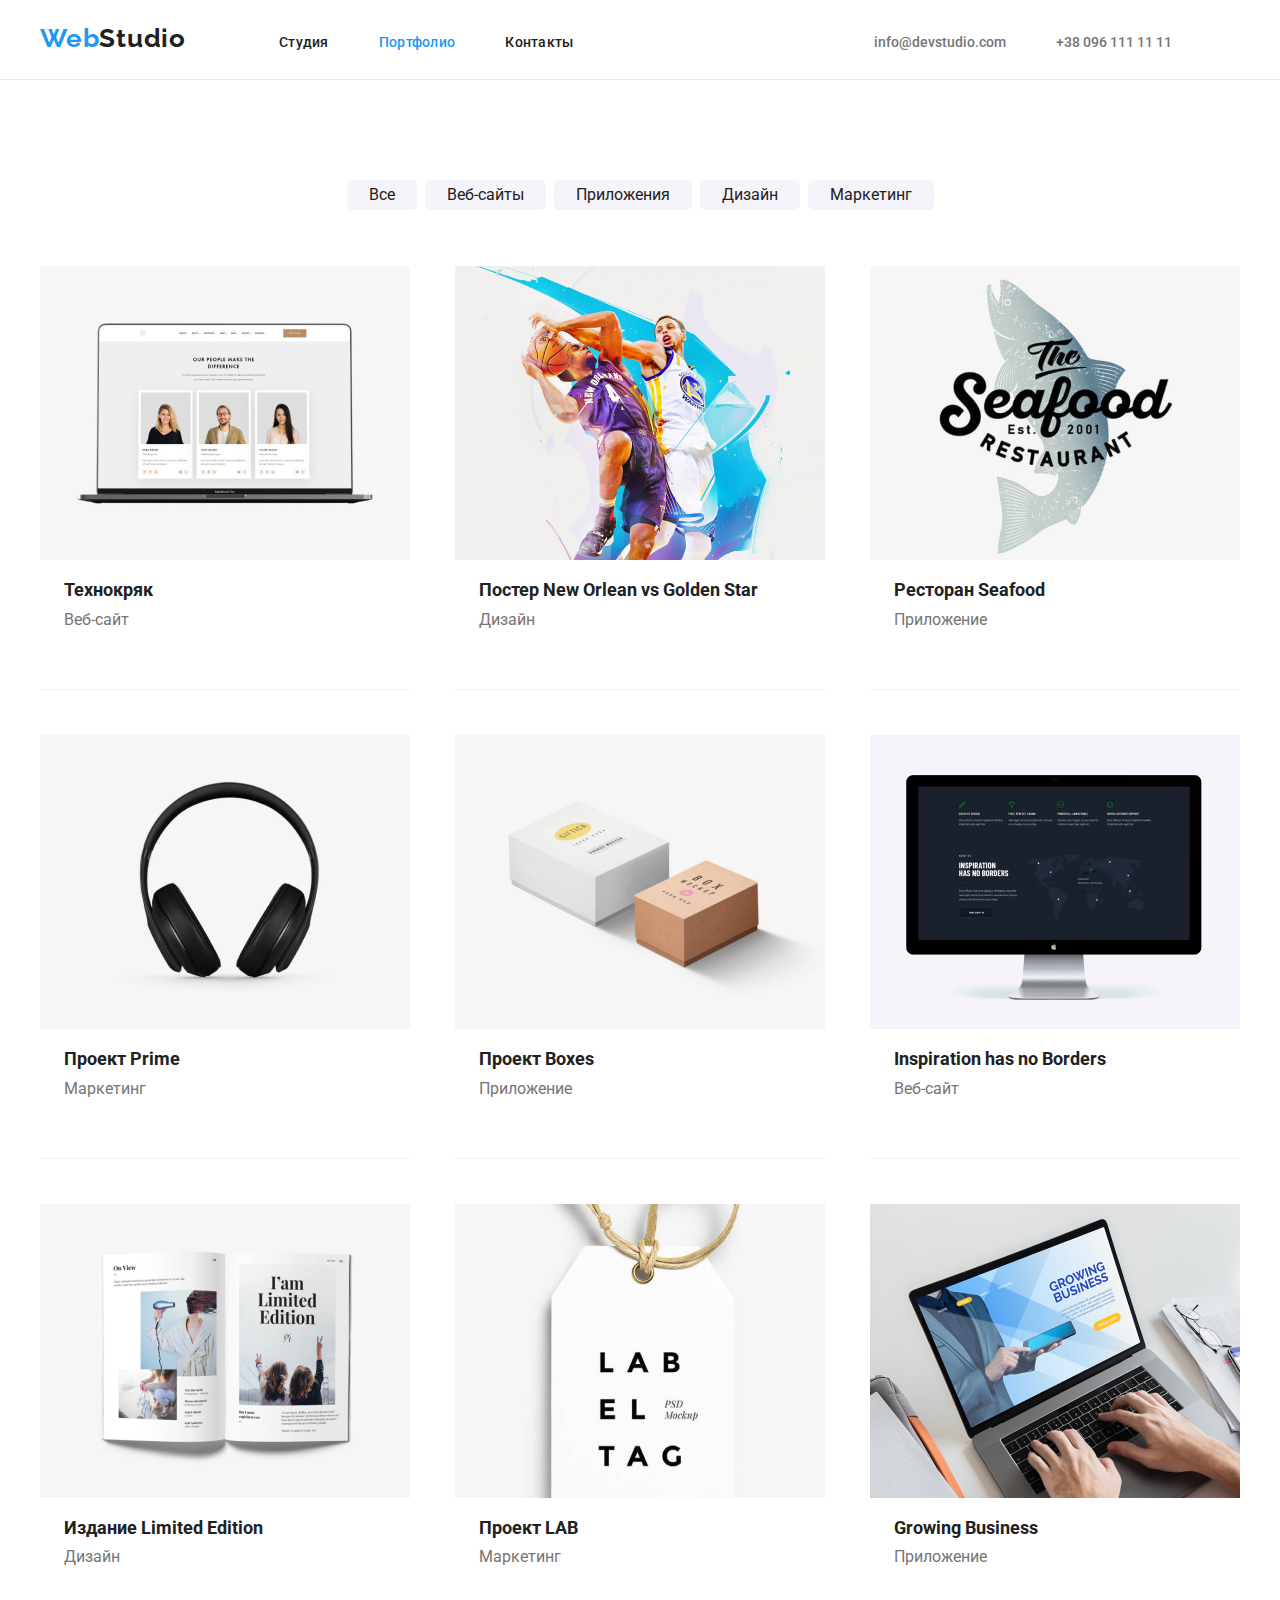
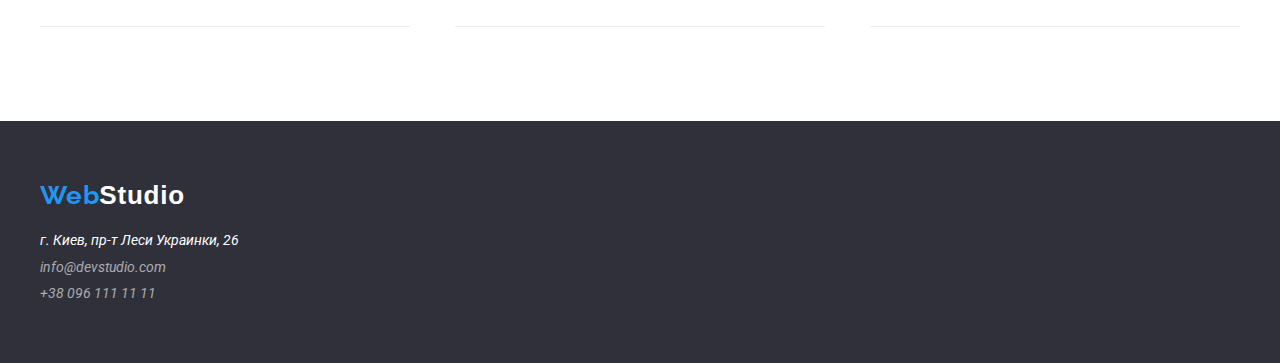
==== commit e6d07ed5: "new" ====
--- a/portfolio.html
+++ b/portfolio.html
@@ -50,64 +50,86 @@
                 <li>
                     <a class="card_link" href="">
                         <img src="img/portfolio/techno.jpg" alt="techno" width="370">
-                        <h2>Технокряк</h2>
-                        <p class="it">Веб-сайт</p>
+                       <div class="card_text">
+                           <h2 class="card_name">Технокряк</h2>
+                           <p class="it">Веб-сайт</p>
+                       </div>
                     </a>
                 </li>
                 <li>
                     <a class="card_link" href="">
                         <img src="img/portfolio/poster.jpg" alt="poster" width="370">
-                        <h2 class="card_name">Постер New Orlean vs Golden Star</h2>
-                        <p class="it">Дизайн</p>
+                        <div class="card_text">
+                            <h2 class="card_name">Постер New Orlean vs Golden Star</h2>
+                            <p class="it">Дизайн</p>
+                        </div>
                     </a>
                 </li>
                 <li>
                     <a class="card_link" href="">
                         <img src="img/portfolio/seafood.jpg" alt="seafood" width="370">
-                        <h2 class="card_name">Ресторан Seafood</h2>
-                        <p class="it">Приложение</p>
+                        <div class="card_text">
+                            <h2 class="card_name">Ресторан Seafood</h2>
+                            <p class="it">Приложение</p>
+                        </div>
                     </a>
                 </li>
                 <li>
                     <a class="card_link" href="">
                         <img src="img/portfolio/hand_free.jpg" alt="hands_free" width="370">
-                        <h2 class="card_name">Проект Prime</h2>
-                        <p class="it">Маркетинг</p>
+                        <div class="card_text">
+                            <h2 class="card_name">Проект Prime</h2>
+                            <p class="it">Маркетинг</p>
+                        </div>
                     </a>
                 </li>
                 <li>
                     <a class="card_link" href="">
                         <img src="img/portfolio/box.jpg" alt="box" width="370">
-                        <h2 class="card_name">Проект Boxes</h2>
-                        <p class="it">Приложение</p>
+                        <div class="card_text">
+                            <h2 class="card_name">Проект Boxes</h2>
+                            <p class="it">Приложение</p>
+                        </div>
+
                     </a>
                 </li>
                 <li>
                     <a class="card_link" href="">
                         <img src="img/portfolio/desct.jpg" alt="desct" width="370">
-                        <h2 class="card_name">Inspiration has no Borders</h2>
-                        <p class="it">Веб-сайт</p>
+                        <div class="card_text">
+                            <h2 class="card_name">Inspiration has no Borders</h2>
+                            <p class="it">Веб-сайт</p>
+                        </div>
+
                     </a>
                 </li>
                 <li>
                     <a class="card_link" href="">
                         <img src="img/portfolio/book.jpg" alt="book">
-                        <h2 class="card_name">Издание Limited Edition</h2>
-                        <p class="it">Дизайн</p>
+                        <div class="card_text">
+                            <h2 class="card_name">Издание Limited Edition</h2>
+                            <p class="it">Дизайн</p>
+                        </div>
+
                     </a>
                 </li>
                 <li>
                     <a class="card_link" href="">
                         <img src="img/portfolio/ticket.jpg" alt="ticket">
-                        <h2 class="card_name">Проект LAB</h2>
-                        <p class="it">Маркетинг</p>
+                        <div class="card_text">
+                            <h2 class="card_name">Проект LAB</h2>
+                            <p class="it">Маркетинг</p>
+                        </div>
+
                     </a>
                 </li>
                 <li>
                     <a class="card_link" href="">
                         <img src="img/portfolio/notebook.jpg" alt="notebook">
-                        <h2 class="card_name">Growing Business</h2>
-                        <p class="it">Приложение</p>
+                        <div class="card_text">
+                            <h2 class="card_name">Growing Business</h2>
+                            <p class="it">Приложение</p>
+                        </div>
                     </a>
                 </li>
             </ul>
--- a/css/portfolio.css
+++ b/css/portfolio.css
@@ -76,17 +76,19 @@
     gap: 50px;
 }
 
-.studio_link:visited{
+.portfolio_link:visited{
     color: #2196F3;
 }
 
 .header_contacts li a {
-    text-decoration: none;
+    padding: 20px 0 20px;
+
     font-family: 'Roboto',Arial,sans-serif;
     font-weight: 500;
     font-size: 14px;
     color: #212121;
     letter-spacing: 0.02em;
+    text-decoration: none;
 }
 .header_contacts li a:hover{
     color: #2196F3;
@@ -100,7 +102,7 @@
 }
 
 .tel {
-    margin: 33px 0 24px 200px;
+    margin: 33px 0 24px 300px;
     float: right;
     display: inline-block;
 }
@@ -112,11 +114,14 @@
 }
 
 .tel a {
-    text-decoration: none;
+    padding: 20px 0 20px;
+
     color: #757575;
     font-size: 14px;
     font-family: 'Roboto',Arial,sans-serif;
     font-weight: 500;
+
+    text-decoration: none;
 }
 
 .tel a:hover {
@@ -142,6 +147,7 @@
 
 .choice {
     display: flex;
+
     justify-content: center;
     gap: 8px;
     margin-bottom: 56px;
@@ -194,18 +200,20 @@
     border-bottom: 1px solid #EEEEEE;
 }
 
+.card_text {
+    padding: 20px 24px 54px;
+}
+
 .card_name {
     font-family: 'Roboto',Arial,sans-serif;
     font-size: 18px;
     font-weight: 700;
-    margin: 20px 0 4px 24px ;
-    color: #212121;
-
+    margin-bottom: 4px;
+    color: #212121;
 }
 
 .it {
     font-family: 'Roboto',Arial,sans-serif;
-    margin: 4px 24px 20px;
     font-size: 16px;
     color: #757575;
     line-height: 30px;
@@ -238,7 +246,6 @@
     display: flex;
     flex-direction: column;
     gap: 8px;
-    /*margin-bottom: 9px;*/
 }
 
 address li a{
